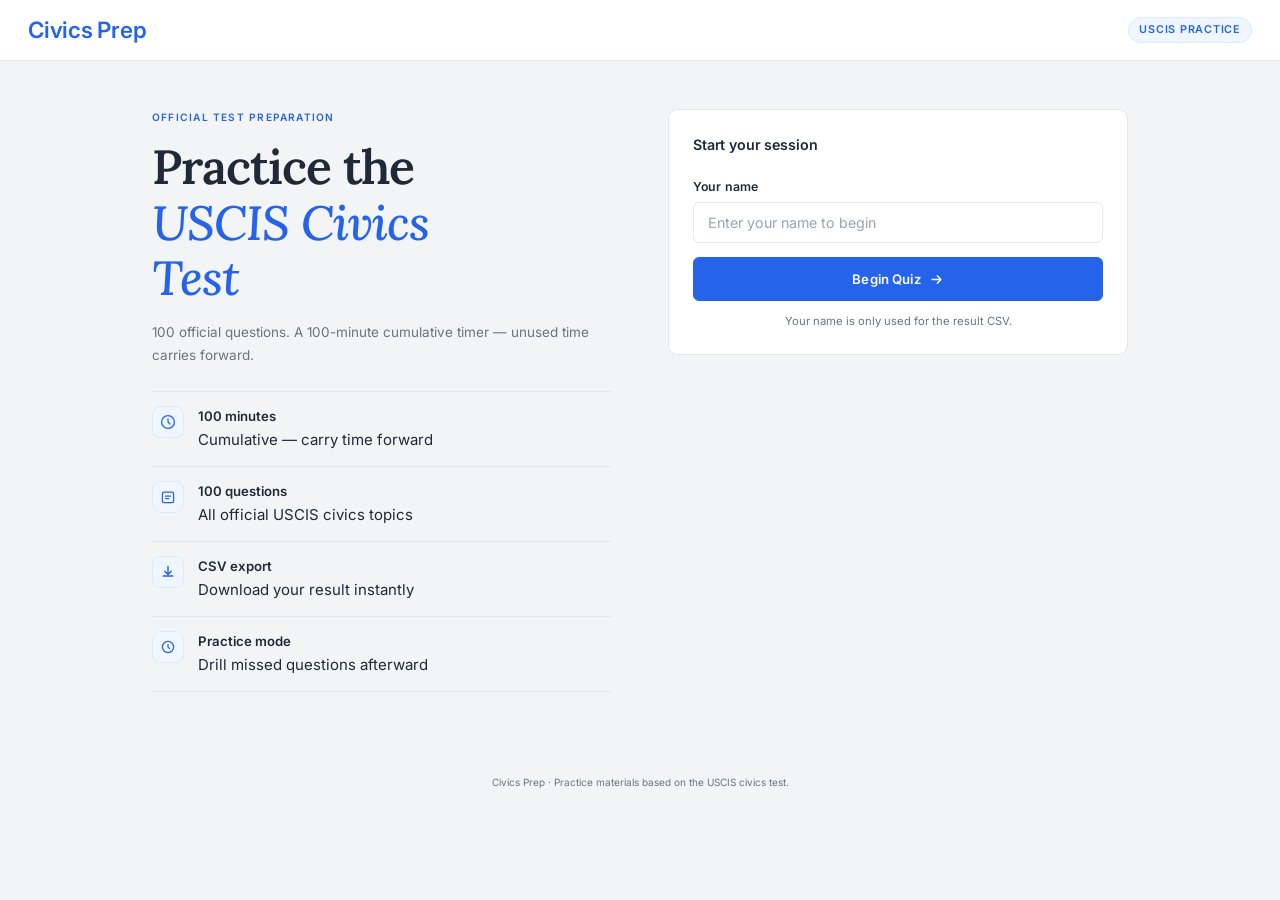
==== index.html @ 5dd6ffa1 "added question.json" ====
<!DOCTYPE html>
<html lang="en">
<head>
  <meta charset="UTF-8" />
  <meta name="viewport" content="width=device-width, initial-scale=1.0" />
  <title>Civics Prep Quiz</title>
  <link rel="preconnect" href="https://fonts.googleapis.com">
  <link rel="preconnect" href="https://fonts.gstatic.com" crossorigin>
  <link href="https://fonts.googleapis.com/css2?family=Lora:ital,wght@0,500;0,600;1,500;1,600&family=Inter:wght@400;500;600&display=swap" rel="stylesheet">
  <link rel="stylesheet" href="style.css" />
</head>
<body>

  <header class="site-header">
    <a href="/" class="header-brand">
      <!-- <img src="Logo.png" alt="Civics Prep logo" class="logo" /> -->
      <span class="site-title">Civics Prep</span>
    </a>
    <span class="header-tag">USCIS Practice</span>
  </header>

  <main class="container">

    <!-- ============ START SCREEN ============ -->
    <section id="start-screen" class="screen" aria-labelledby="start-heading">
      <div class="two-col">

        <div class="panel-left">
          <p class="eyebrow">Official Test Preparation</p>
          <h2 id="start-heading" class="display-heading">
            Practice the<br><em>USCIS Civics<br>Test</em>
          </h2>
          <p class="lede">100 official questions. A 100-minute cumulative timer — unused time carries forward.</p>

          <ul class="feature-list">
            <li>
              <span class="feat-icon">
                <svg viewBox="0 0 20 20" fill="none" aria-hidden="true"><circle cx="10" cy="10" r="8" stroke="currentColor" stroke-width="1.6"/><path d="M10 6v4l2.5 2.5" stroke="currentColor" stroke-width="1.6" stroke-linecap="round"/></svg>
              </span>
              <span><strong>100 minutes</strong>Cumulative — carry time forward</span>
            </li>
            <li>
              <span class="feat-icon">
                <svg viewBox="0 0 20 20" fill="none" aria-hidden="true"><rect x="3" y="4" width="14" height="13" rx="2" stroke="currentColor" stroke-width="1.6"/><path d="M7 9h6M7 12h4" stroke="currentColor" stroke-width="1.6" stroke-linecap="round"/></svg>
              </span>
              <span><strong>100 questions</strong>All official USCIS civics topics</span>
            </li>
            <li>
              <span class="feat-icon">
                <svg viewBox="0 0 20 20" fill="none" aria-hidden="true"><path d="M10 3v10M6 9l4 4 4-4M4 15h12" stroke="currentColor" stroke-width="1.8" stroke-linecap="round" stroke-linejoin="round"/></svg>
              </span>
              <span><strong>CSV export</strong>Download your result instantly</span>
            </li>
            <li>
              <span class="feat-icon">
                <svg viewBox="0 0 20 20" fill="none" aria-hidden="true"><path d="M3 10a7 7 0 1 1 14 0A7 7 0 0 1 3 10z" stroke="currentColor" stroke-width="1.6"/><path d="M10 7v3l2 2" stroke="currentColor" stroke-width="1.6" stroke-linecap="round"/></svg>
              </span>
              <span><strong>Practice mode</strong>Drill missed questions afterward</span>
            </li>
          </ul>
        </div>

        <div class="panel-right">
          <div class="form-card">
            <h3 class="form-card-title">Start your session</h3>
            <form id="start-form" autocomplete="off">
              <label for="student-name" class="field-label">Your name</label>
              <input
                id="student-name"
                name="student-name"
                type="text"
                required
                maxlength="80"
                placeholder="Enter your name to begin"
                aria-required="true"
              />
              <button type="submit" class="btn btn-primary btn-full">
                Begin Quiz
                <svg class="btn-arrow" viewBox="0 0 20 20" fill="none" aria-hidden="true"><path d="M4 10h12M11 5l5 5-5 5" stroke="currentColor" stroke-width="1.8" stroke-linecap="round" stroke-linejoin="round"/></svg>
              </button>
            </form>
            <p class="form-note">Your name is only used for the result CSV.</p>
          </div>
        </div>

      </div>
    </section>

    <!-- ============ QUIZ SCREEN ============ -->
    <section id="quiz-screen" class="screen hidden" aria-labelledby="quiz-heading">
      <h2 id="quiz-heading" class="visually-hidden">Quiz</h2>

      <div class="two-col two-col--quiz">

        <aside class="quiz-sidebar">
          <div class="sidebar-block">
            <p class="sidebar-label">Progress</p>
            <p id="progress-text" class="sidebar-value">1 / 100</p>
            <div
              class="progress-bar"
              role="progressbar"
              aria-valuemin="0"
              aria-valuemax="100"
              aria-valuenow="0"
            >
              <div id="progress-fill" class="progress-fill"></div>
            </div>
          </div>
          <div class="sidebar-block">
            <p class="sidebar-label">Time remaining</p>
            <p id="timer" class="timer" aria-live="polite">100:00</p>
          </div>
          <div class="sidebar-block">
            <p class="sidebar-label">Score</p>
            <p id="score-text" class="sidebar-score">0 correct</p>
          </div>
        </aside>

        <div class="quiz-main">
          <div class="card question-card">
            <p id="question-text" class="question-text"></p>
            <ul id="options-list" class="options-list" role="list"></ul>
            <div class="question-footer">
              <p id="feedback" class="feedback" aria-live="polite"></p>
              <button id="next-btn" type="button" class="btn btn-primary" disabled>
                Next
                <svg class="btn-arrow" viewBox="0 0 20 20" fill="none" aria-hidden="true"><path d="M4 10h12M11 5l5 5-5 5" stroke="currentColor" stroke-width="1.8" stroke-linecap="round" stroke-linejoin="round"/></svg>
              </button>
            </div>
          </div>
        </div>

      </div>
    </section>

    <!-- ============ RESULT SCREEN ============ -->
    <section id="result-screen" class="screen hidden" aria-labelledby="result-heading">
      <div class="two-col two-col--result">

        <div class="panel-left panel-left--result">
          <p class="eyebrow">Quiz complete</p>
          <h2 id="result-heading" class="display-heading">Your<br><em>Result</em></h2>
          <div class="score-display">
            <dd id="r-percent" class="score-big"></dd>
            <p class="score-sub">final score</p>
          </div>
          <p id="result-note" class="result-note hidden"></p>
        </div>

        <div class="panel-right panel-right--result">
          <div class="card result-card">
            <dl class="result-list">
              <div><dt>Student</dt><dd id="r-name"></dd></div>
              <div><dt>Questions</dt><dd id="r-total"></dd></div>
              <div class="result-correct"><dt>Correct</dt><dd id="r-correct"></dd></div>
              <div class="result-wrong"><dt>Incorrect</dt><dd id="r-incorrect"></dd></div>
              <div><dt>Date</dt><dd id="r-date"></dd></div>
              <div><dt>Time</dt><dd id="r-time"></dd></div>
            </dl>
          </div>
          <div class="actions">
            <button id="download-csv" type="button" class="btn btn-primary">
              <svg viewBox="0 0 20 20" fill="none" aria-hidden="true"><path d="M10 3v10M6 9l4 4 4-4M4 15h12" stroke="currentColor" stroke-width="1.8" stroke-linecap="round" stroke-linejoin="round"/></svg>
              Download CSV
            </button>
            <button id="practice-hard" type="button" class="btn btn-secondary hidden">Practice Missed</button>
            <button id="restart" type="button" class="btn btn-ghost">Start Over</button>
          </div>
        </div>

      </div>
    </section>

    <!-- ============ PRACTICE-MODE OPTIONS ============ -->
    <section id="practice-options" class="screen hidden" aria-labelledby="practice-heading">
      <div class="two-col">

        <div class="panel-left">
          <p class="eyebrow">Review mode</p>
          <h2 id="practice-heading" class="display-heading">Practice<br><em>Hard<br>Questions</em></h2>
          <p id="practice-count" class="lede"></p>
        </div>

        <div class="panel-right">
          <div class="form-card">
            <fieldset class="practice-fieldset">
              <legend class="field-label">Timer setting</legend>
              <label class="radio-row">
                <input type="radio" name="practice-timer" value="off" checked />
                <span class="radio-label">
                  <strong>No timer</strong>
                  <span>Relaxed review at your own pace</span>
                </span>
              </label>
              <label class="radio-row">
                <input type="radio" name="practice-timer" value="on" />
                <span class="radio-label">
                  <strong>Cumulative timer</strong>
                  <span>1 minute per question, carry-forward</span>
                </span>
              </label>
            </fieldset>
            <div class="actions actions--stacked">
              <button id="start-practice" type="button" class="btn btn-primary btn-full">
                Start Practice
                <svg class="btn-arrow" viewBox="0 0 20 20" fill="none" aria-hidden="true"><path d="M4 10h12M11 5l5 5-5 5" stroke="currentColor" stroke-width="1.8" stroke-linecap="round" stroke-linejoin="round"/></svg>
              </button>
              <button id="back-to-result" type="button" class="btn btn-ghost btn-full">← Back to results</button>
            </div>
          </div>
        </div>

      </div>
    </section>

  </main>

  <footer class="site-footer">
    <small>Civics Prep &middot; Practice materials based on the USCIS civics test.</small>
  </footer>

  <script src="script.js"></script>
</body>
</html>
---- style.css ----
/* =========================================================
   Civics Prep Quiz — stylesheet (two-column layout)
   Palette: #FFFFFF, #F3F4F6, #2563EB, #1F2937
   Fonts: Instrument Serif + DM Sans
   ========================================================= */

:root {
  --bg:             #FFFFFF;
  --surface:        #F3F4F6;
  --surface-2:      #EAECF0;
  --text:           #1F2937;
  --muted:          #6B7280;
  --border:         #E5E7EB;
  --accent:         #2563EB;
  --accent-hover:   #1D4ED8;
  --accent-light:   #EFF6FF;
  --accent-mid:     #DBEAFE;
  --correct-bg:     #ECFDF5;
  --correct-border: #10B981;
  --correct-text:   #065F46;
  --wrong-bg:       #FEF2F2;
  --wrong-border:   #DC2626;
  --wrong-text:     #991B1B;
  --radius:         10px;
  --radius-sm:      6px;
  --space:          16px;
  --space-lg:       24px;
  --font-serif:     'Lora', Georgia, 'Times New Roman', serif;
  --font-sans:      'Inter', -apple-system, BlinkMacSystemFont, 'Segoe UI', sans-serif;
}

* { box-sizing: border-box; }

html, body {
  margin: 0; padding: 0;
  background: var(--surface);
  color: var(--text);
  font-family: var(--font-sans);
  font-size: 15px;
  line-height: 1.6;
  -webkit-font-smoothing: antialiased;
  -moz-osx-font-smoothing: grayscale;
}

img { max-width: 100%; height: auto; display: block; }

.visually-hidden {
  position: absolute !important;
  width: 1px; height: 1px; padding: 0; margin: -1px;
  overflow: hidden; clip: rect(0,0,0,0); white-space: nowrap; border: 0;
}

.hidden { display: none !important; }

/* ---- Header ---- */

.site-header {
  background: var(--bg);
  border-bottom: 1px solid var(--border);
  padding: 12px 28px;
  display: flex;
  align-items: center;
  justify-content: space-between;
  position: sticky;
  top: 0;
  z-index: 10;
}

.header-brand {
  display: flex;
  align-items: center;
  gap: 10px;
  text-decoration: none;
}

.logo {
  width: 32px;
  height: 32px;
  object-fit: contain;
}

.site-title {
  font-size: 1.5rem;
  font-weight: 600;
  color: var(--accent);
  letter-spacing: -0.01em;
}

.header-tag {
  font-size: 0.72rem;
  font-weight: 600;
  letter-spacing: 0.07em;
  text-transform: uppercase;
  color: var(--accent);
  background: var(--accent-light);
  padding: 3px 10px;
  border-radius: 999px;
  border: 1px solid var(--accent-mid);
}

/* ---- Page container ---- */

.container {
  max-width: 1040px;
  margin: 0 auto;
  padding: 40px 24px 48px;
}

.screen { width: 100%; }

/* ---- Two-column grid ---- */

.two-col {
  display: grid;
  grid-template-columns: 1fr;
  gap: 24px;
}

/* ---- LEFT PANEL ---- */

.panel-left {
  display: flex;
  flex-direction: column;
  gap: 0;
}

.eyebrow {
  font-size: 0.68rem;
  font-weight: 600;
  letter-spacing: 0.12em;
  text-transform: uppercase;
  color: var(--accent);
  margin: 0 0 14px;
}

.display-heading {
  font-family: var(--font-serif);
  font-size: 2.2rem;
  font-weight: 600;
  line-height: 1.15;
  color: var(--text);
  margin: 0 0 16px;
  letter-spacing: -0.02em;
}

.display-heading em {
  font-style: italic;
  font-weight: 500;
  color: var(--accent);
}

.lede {
  color: var(--muted);
  font-size: 0.9rem;
  line-height: 1.7;
  margin: 0 0 24px;
}

/* Feature list */

.feature-list {
  list-style: none;
  padding: 0;
  margin: 0;
  display: flex;
  flex-direction: column;
  gap: 0;
  border-top: 1px solid var(--border);
}

.feature-list li {
  display: flex;
  align-items: flex-start;
  gap: 14px;
  padding: 14px 0;
  border-bottom: 1px solid var(--border);
}

.feat-icon {
  display: flex;
  align-items: center;
  justify-content: center;
  width: 32px;
  height: 32px;
  background: var(--accent-light);
  border: 1px solid var(--accent-mid);
  border-radius: 8px;
  flex-shrink: 0;
  color: var(--accent);
}

.feat-icon svg { width: 16px; height: 16px; }

.feature-list li > span:last-child {
  display: flex;
  flex-direction: column;
  gap: 1px;
}

.feature-list strong {
  font-size: 0.88rem;
  font-weight: 600;
  color: var(--text);
  display: block;
}

.feature-list li > span:last-child > :not(strong) {
  font-size: 0.8rem;
  color: var(--muted);
}

/* ---- RIGHT PANEL — form card ---- */

.panel-right {
  display: flex;
  flex-direction: column;
}

.form-card {
  background: var(--bg);
  border: 1px solid var(--border);
  border-radius: var(--radius);
  padding: var(--space-lg);
}

.form-card-title {
  font-size: 0.95rem;
  font-weight: 600;
  color: var(--text);
  margin: 0 0 20px;
  letter-spacing: -0.01em;
}

.form-note {
  font-size: 0.75rem;
  color: var(--muted);
  margin: 12px 0 0;
  text-align: center;
  line-height: 1.5;
}

/* ---- Forms ---- */

.field-label {
  display: block;
  font-size: 0.82rem;
  font-weight: 600;
  margin-bottom: 6px;
  color: var(--text);
  letter-spacing: 0.01em;
}

#start-form input[type="text"] {
  width: 100%;
  padding: 11px 14px;
  font-size: 0.95rem;
  font-family: var(--font-sans);
  border: 1px solid var(--border);
  border-radius: var(--radius-sm);
  background: var(--bg);
  color: var(--text);
  margin-bottom: 14px;
  transition: border-color 0.15s, box-shadow 0.15s;
}

#start-form input[type="text"]::placeholder { color: #9CA3AF; }

#start-form input[type="text"]:focus {
  outline: none;
  border-color: var(--accent);
  box-shadow: 0 0 0 3px rgba(37,99,235,0.1);
}

/* ---- Buttons ---- */

.btn {
  display: inline-flex;
  align-items: center;
  justify-content: center;
  gap: 8px;
  padding: 11px 20px;
  font-size: 0.88rem;
  font-family: var(--font-sans);
  font-weight: 600;
  border-radius: var(--radius-sm);
  border: 1px solid transparent;
  cursor: pointer;
  min-height: 44px;
  transition: background 0.15s, border-color 0.15s, color 0.15s;
  letter-spacing: 0.01em;
  white-space: nowrap;
}

.btn-full { width: 100%; }

.btn-arrow { width: 15px; height: 15px; flex-shrink: 0; }

.btn-primary {
  background: var(--accent);
  color: #fff;
  border-color: var(--accent);
}
.btn-primary:hover:not(:disabled) {
  background: var(--accent-hover);
  border-color: var(--accent-hover);
}
.btn-primary:disabled {
  background: var(--surface);
  border-color: var(--border);
  color: var(--muted);
  cursor: not-allowed;
}

.btn-secondary {
  background: var(--bg);
  color: var(--accent);
  border-color: var(--accent);
}
.btn-secondary:hover:not(:disabled) { background: var(--accent-light); }

.btn-ghost {
  background: transparent;
  color: var(--muted);
  border-color: var(--border);
}
.btn-ghost:hover:not(:disabled) {
  background: var(--surface);
  color: var(--text);
}

.btn:focus-visible {
  outline: 2px solid var(--accent);
  outline-offset: 2px;
}

.actions {
  display: flex;
  flex-wrap: wrap;
  gap: 10px;
  margin-top: var(--space);
}

.actions .btn { flex: 1; min-width: 120px; }

.actions--stacked {
  flex-direction: column;
  margin-top: var(--space);
}
.actions--stacked .btn { flex: none; }

/* ---- Quiz: two-col layout ---- */

.two-col--quiz {
  align-items: start;
}

.quiz-sidebar {
  background: var(--bg);
  border: 1px solid var(--border);
  border-radius: var(--radius);
  padding: var(--space-lg);
  display: flex;
  flex-direction: row;
  flex-wrap: wrap;
  gap: 0;
}

.sidebar-block {
  flex: 1;
  min-width: 140px;
  padding: 12px 0;
  border-bottom: 1px solid var(--border);
}

.sidebar-block:last-child { border-bottom: none; }

.sidebar-label {
  font-size: 0.72rem;
  font-weight: 600;
  letter-spacing: 0.07em;
  text-transform: uppercase;
  color: var(--muted);
  margin: 0 0 4px;
}

.sidebar-value {
  font-size: 1rem;
  font-weight: 700;
  color: var(--text);
  margin: 0 0 8px;
  letter-spacing: -0.01em;
}

.sidebar-score {
  font-size: 1rem;
  font-weight: 700;
  color: var(--text);
  margin: 0;
}

.timer {
  font-size: 1.6rem;
  font-weight: 700;
  color: var(--accent);
  font-variant-numeric: tabular-nums;
  letter-spacing: -0.02em;
  margin: 0;
}

.timer.warning { color: var(--wrong-border); }

.progress-bar {
  width: 100%;
  height: 5px;
  background: var(--surface-2);
  border-radius: 999px;
  overflow: hidden;
  margin-top: 4px;
}

.progress-fill {
  height: 100%;
  width: 0%;
  background: var(--accent);
  border-radius: 999px;
  transition: width 0.35s ease;
}

/* ---- Question ---- */

.quiz-main { flex: 1; }

.card {
  background: var(--bg);
  border: 1px solid var(--border);
  border-radius: var(--radius);
  padding: var(--space-lg);
  margin-bottom: var(--space);
}

.question-card { margin-bottom: 0; }

.question-text {
  font-family: var(--font-serif);
  font-size: 1.15rem;
  font-weight: 500;
  line-height: 1.55;
  margin: 0 0 20px;
  color: var(--text);
  letter-spacing: -0.01em;
}

.options-list {
  list-style: none;
  padding: 0;
  margin: 0 0 20px;
  display: flex;
  flex-direction: column;
  gap: 8px;
}

.option-btn {
  width: 100%;
  text-align: left;
  padding: 13px 16px;
  font-size: 0.9rem;
  font-family: var(--font-sans);
  background: var(--bg);
  color: var(--text);
  border: 1px solid var(--border);
  border-radius: var(--radius-sm);
  cursor: pointer;
  min-height: 50px;
  line-height: 1.45;
  display: flex;
  align-items: center;
  transition: background 0.1s, border-color 0.1s;
}

.option-btn:hover:not(:disabled) {
  background: var(--surface);
  border-color: var(--accent);
}

.option-btn:focus-visible {
  outline: 2px solid var(--accent);
  outline-offset: 2px;
}

.option-btn:disabled { cursor: not-allowed; }

.option-letter {
  display: inline-flex;
  align-items: center;
  justify-content: center;
  width: 26px;
  height: 26px;
  border-radius: 50%;
  background: var(--surface);
  border: 1px solid var(--border);
  font-size: 0.72rem;
  font-weight: 700;
  color: var(--accent);
  margin-right: 12px;
  flex-shrink: 0;
  transition: background 0.1s, border-color 0.1s, color 0.1s;
}

.option-btn.correct {
  background: var(--correct-bg);
  border-color: var(--correct-border);
}
.option-btn.correct .option-letter {
  background: var(--correct-border);
  border-color: var(--correct-border);
  color: #fff;
}

.option-btn.wrong {
  background: var(--wrong-bg);
  border-color: var(--wrong-border);
}
.option-btn.wrong .option-letter {
  background: var(--wrong-border);
  border-color: var(--wrong-border);
  color: #fff;
}

.question-footer {
  border-top: 1px solid var(--border);
  padding-top: var(--space);
  display: flex;
  align-items: center;
  justify-content: space-between;
  gap: var(--space);
}

.feedback {
  margin: 0;
  font-size: 0.88rem;
  font-weight: 600;
  flex: 1;
  min-height: 1.4em;
}
.feedback.correct { color: var(--correct-text); }
.feedback.wrong   { color: var(--wrong-text); }

.question-footer .btn { flex-shrink: 0; }

/* ---- Results ---- */

.two-col--result { align-items: start; }

.panel-left--result {
  display: flex;
  flex-direction: column;
}

.score-display {
  background: var(--accent-light);
  border: 1px solid var(--accent-mid);
  border-radius: var(--radius);
  padding: 24px;
  text-align: center;
  margin-top: 8px;
}

.score-big {
  font-family: var(--font-serif);
  font-size: 3.6rem;
  font-weight: 600;
  color: var(--accent);
  line-height: 1;
  letter-spacing: -0.04em;
  margin: 0;
  display: block;
}

.score-sub {
  font-size: 0.78rem;
  font-weight: 600;
  letter-spacing: 0.07em;
  text-transform: uppercase;
  color: var(--accent);
  margin: 8px 0 0;
  opacity: 0.7;
}

.result-card { margin-bottom: 0; }

.result-list {
  margin: 0;
  padding: 0;
}

.result-list > div {
  display: flex;
  justify-content: space-between;
  align-items: center;
  gap: 12px;
  padding: 10px 0;
  border-bottom: 1px solid var(--border);
}
.result-list > div:last-child { border-bottom: none; }

.result-list dt {
  font-size: 0.82rem;
  font-weight: 500;
  color: var(--muted);
  margin: 0;
}

.result-list dd {
  margin: 0;
  font-size: 0.88rem;
  font-weight: 600;
  color: var(--text);
  text-align: right;
}

.result-correct dt { color: var(--correct-text); }
.result-correct dd { color: var(--correct-text); }
.result-wrong dt   { color: var(--wrong-text); }
.result-wrong dd   { color: var(--wrong-text); }

.result-note {
  background: #FFFBEB;
  border: 1px solid #FCD34D;
  border-left: 3px solid #F59E0B;
  padding: 10px 14px;
  border-radius: var(--radius-sm);
  color: #92400E;
  font-size: 0.85rem;
  margin-top: var(--space);
}

/* ---- Practice fieldset ---- */

.practice-fieldset {
  border: 1px solid var(--border);
  border-radius: var(--radius-sm);
  padding: 4px var(--space) var(--space);
  margin: 0 0 4px;
}

.practice-fieldset legend { padding: 0 6px; }

.radio-row {
  display: flex;
  align-items: flex-start;
  gap: 10px;
  padding: 12px 0;
  cursor: pointer;
  border-bottom: 1px solid var(--border);
}
.radio-row:last-child { border-bottom: none; }

.radio-row input[type="radio"] {
  margin-top: 3px;
  accent-color: var(--accent);
  flex-shrink: 0;
}

.radio-label {
  display: flex;
  flex-direction: column;
  gap: 2px;
}
.radio-label strong { font-size: 0.88rem; color: var(--text); }
.radio-label span   { font-size: 0.8rem;  color: var(--muted); }

/* ---- Footer ---- */

.site-footer {
  max-width: 1040px;
  margin: 0 auto;
  padding: var(--space) 24px 28px;
  color: var(--muted);
  text-align: center;
  font-size: 0.8rem;
}

/* ---- Mobile base (<700px) ---- */

@media (max-width: 699px) {

  /* Container */
  .container { padding: 20px 14px 40px; }

  /* Header: slightly smaller on narrow screens */
  .site-header { padding: 10px 14px; }
  .header-tag  { display: none; } /* hide pill — saves header space on small phones */

  /* Start screen: reduce hero weight on mobile */
  .display-heading { font-size: 1.85rem; letter-spacing: -0.015em; }
  .lede            { font-size: 0.875rem; margin-bottom: 20px; }

  /* Feature list: tighter on mobile */
  .feature-list li { padding: 11px 0; gap: 12px; }
  .feat-icon       { width: 28px; height: 28px; border-radius: 7px; }
  .feat-icon svg   { width: 14px; height: 14px; }
  .feature-list strong        { font-size: 0.83rem; }
  .feature-list li > span:last-child > :not(strong) { font-size: 0.76rem; }

  /* Form card: less padding on small screens */
  .form-card { padding: 18px; }

  /* Quiz sidebar — horizontal strip above the question card */
  .quiz-sidebar {
    flex-direction: row;
    flex-wrap: nowrap;
    padding: 10px 14px;
    gap: 0;
    border-radius: var(--radius);
    margin-bottom: 12px;
  }

  /* Center header brand */
.site-header {
  justify-content: center;
}

/* Center hero text */
.eyebrow,
.display-heading,
.lede {
  text-align: center;
}

  .sidebar-block {
    flex: 1;
    min-width: 0;
    border-bottom: none;
    border-right: 1px solid var(--border);
    padding: 6px 10px;
  }

  .sidebar-block:last-child { border-right: none; }

  .sidebar-label {
    font-size: 0.6rem;
    letter-spacing: 0.06em;
    margin-bottom: 2px;
  }

  .sidebar-value  { font-size: 0.85rem; margin-bottom: 3px; }
  .sidebar-score  { font-size: 0.85rem; }
  .timer          { font-size: 1rem; letter-spacing: -0.01em; }
  .progress-bar   { margin-top: 3px; height: 4px; }

  /* Question card */
  .card           { padding: 16px; }
  .question-text  { font-size: 1rem; line-height: 1.55; margin-bottom: 16px; }

  /* Answer options: full-width, comfortable tap targets */
  .option-btn     { padding: 11px 13px; font-size: 0.875rem; min-height: 46px; }
  .option-letter  { width: 24px; height: 24px; font-size: 0.68rem; margin-right: 10px; }
  .options-list   { gap: 7px; margin-bottom: 16px; }

  /* Question footer: stack feedback above button on very narrow screens */
  .question-footer {
    flex-direction: column;
    align-items: stretch;
    gap: 10px;
    padding-top: 14px;
  }
  .question-footer .btn { width: 100%; }
  .feedback { min-height: unset; }

  /* Result screen: score box smaller */
  .score-display  { padding: 18px; }
  .score-big      { font-size: 2.6rem; }
  .score-sub      { font-size: 0.7rem; }
  .result-list dt { font-size: 0.8rem; }
  .result-list dd { font-size: 0.85rem; }

  /* Actions: always full-width stacked */
  .actions           { flex-direction: column; gap: 8px; }
  .actions .btn      { flex: none; width: 100%; }

  /* Practice fieldset */
  .practice-fieldset { padding: 4px 14px 14px; }
  .radio-row         { padding: 10px 0; }
}

/* ---- Desktop: activate two columns (≥700px) ---- */

@media (min-width: 700px) {
  .container { padding: 40px 28px 52px; }

  .two-col {
    grid-template-columns: 1fr 1fr;
    gap: 36px;
    align-items: start;
  }

  /* Start / Practice: right panel sticky */
  .panel-right { position: sticky; top: 72px; }

  /* Quiz: narrow sidebar, wide question area */
  .two-col--quiz {
    grid-template-columns: 200px 1fr;
    gap: 24px;
  }

  .quiz-sidebar {
    position: sticky;
    top: 72px;
    flex-direction: column;
    flex-wrap: nowrap;
    padding: var(--space-lg);
  }

  .sidebar-block {
    flex: none;
    min-width: unset;
    border-right: none;
    border-bottom: 1px solid var(--border);
    padding: 14px 0;
  }

  .sidebar-block:last-child { border-bottom: none; }

  /* Results: score on left, table on right */
  .two-col--result { grid-template-columns: 1fr 1fr; }
  .panel-left--result { position: sticky; top: 72px; }

  .display-heading { font-size: 2.8rem; }
  .question-text   { font-size: 1.2rem; }
}

@media (min-width: 960px) {
  .container { padding: 48px 32px 64px; }
  .two-col { gap: 56px; }
  .two-col--quiz { grid-template-columns: 220px 1fr; gap: 28px; }
  .display-heading { font-size: 3.2rem; }
  .question-text   { font-size: 1.25rem; }
}
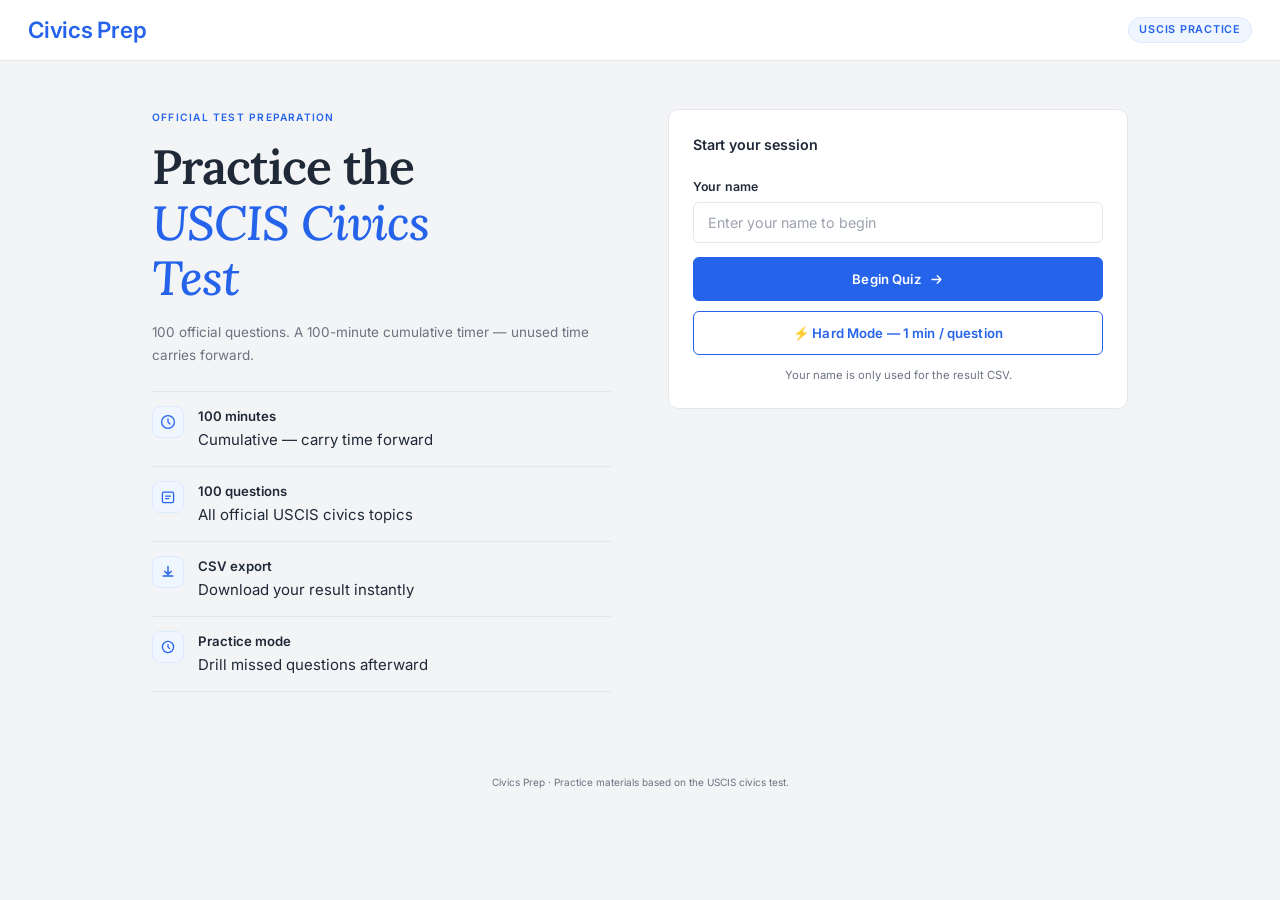
==== commit 2d775ebc: "UPDATED" ====
--- a/index.html
+++ b/index.html
@@ -78,6 +78,9 @@
                 Begin Quiz
                 <svg class="btn-arrow" viewBox="0 0 20 20" fill="none" aria-hidden="true"><path d="M4 10h12M11 5l5 5-5 5" stroke="currentColor" stroke-width="1.8" stroke-linecap="round" stroke-linejoin="round"/></svg>
               </button>
+              <button type="button" id="hard-mode-start" class="btn btn-secondary btn-full">
+                ⚡ Hard Mode — 1 min / question
+              </button>
             </form>
             <p class="form-note">Your name is only used for the result CSV.</p>
           </div>
@@ -114,6 +117,9 @@
             <p class="sidebar-label">Score</p>
             <p id="score-text" class="sidebar-score">0 correct</p>
           </div>
+          <div class="sidebar-block sidebar-block--quit">
+            <button id="quit-btn" type="button" class="btn btn-quit">Quit Quiz</button>
+          </div>
         </aside>
 
         <div class="quiz-main">
@@ -164,6 +170,7 @@
               Download CSV
             </button>
             <button id="practice-hard" type="button" class="btn btn-secondary hidden">Practice Missed</button>
+            <button id="hard-mode-result" type="button" class="btn btn-secondary">⚡ Hard Mode</button>
             <button id="restart" type="button" class="btn btn-ghost">Start Over</button>
           </div>
         </div>
--- a/style.css
+++ b/style.css
@@ -715,18 +715,6 @@
     margin-bottom: 12px;
   }
 
-  /* Center header brand */
-.site-header {
-  justify-content: center;
-}
-
-/* Center hero text */
-.eyebrow,
-.display-heading,
-.lede {
-  text-align: center;
-}
-
   .sidebar-block {
     flex: 1;
     min-width: 0;
@@ -835,4 +823,67 @@
   .two-col--quiz { grid-template-columns: 220px 1fr; gap: 28px; }
   .display-heading { font-size: 3.2rem; }
   .question-text   { font-size: 1.25rem; }
+}
+
+/* ---- Hard mode start button gap ---- */
+#hard-mode-start { margin-top: 10px; }
+
+/* ---- Quit button ---- */
+.sidebar-block--quit {
+  border-top: 1px solid var(--border);
+  padding-top: 14px;
+  margin-top: auto;
+}
+
+.btn-quit {
+  width: 100%;
+  padding: 9px 14px;
+  font-size: 0.8rem;
+  font-family: var(--font-sans);
+  font-weight: 600;
+  border-radius: var(--radius-sm);
+  border: 1px solid var(--wrong-border);
+  background: transparent;
+  color: var(--wrong-border);
+  cursor: pointer;
+  min-height: 36px;
+  transition: background 0.15s, color 0.15s;
+  letter-spacing: 0.01em;
+}
+
+.btn-quit:hover {
+  background: var(--wrong-bg);
+}
+
+/* On mobile, quit button sits inline in the horizontal sidebar strip */
+@media (max-width: 699px) {
+  .sidebar-block--quit {
+    border-top: none;
+    border-right: none;
+    border-left: 1px solid var(--border);
+    padding: 6px 10px;
+    margin-top: 0;
+    display: flex;
+    align-items: center;
+    flex: 0 0 auto;
+  }
+
+  /* Center header brand */
+.site-header {
+  justify-content: center;
+}
+
+/* Center hero text */
+.eyebrow,
+.display-heading,
+.lede {
+  text-align: center;
+}
+
+  .btn-quit {
+    font-size: 0.72rem;
+    padding: 6px 10px;
+    min-height: 32px;
+    white-space: nowrap;
+  }
 }
